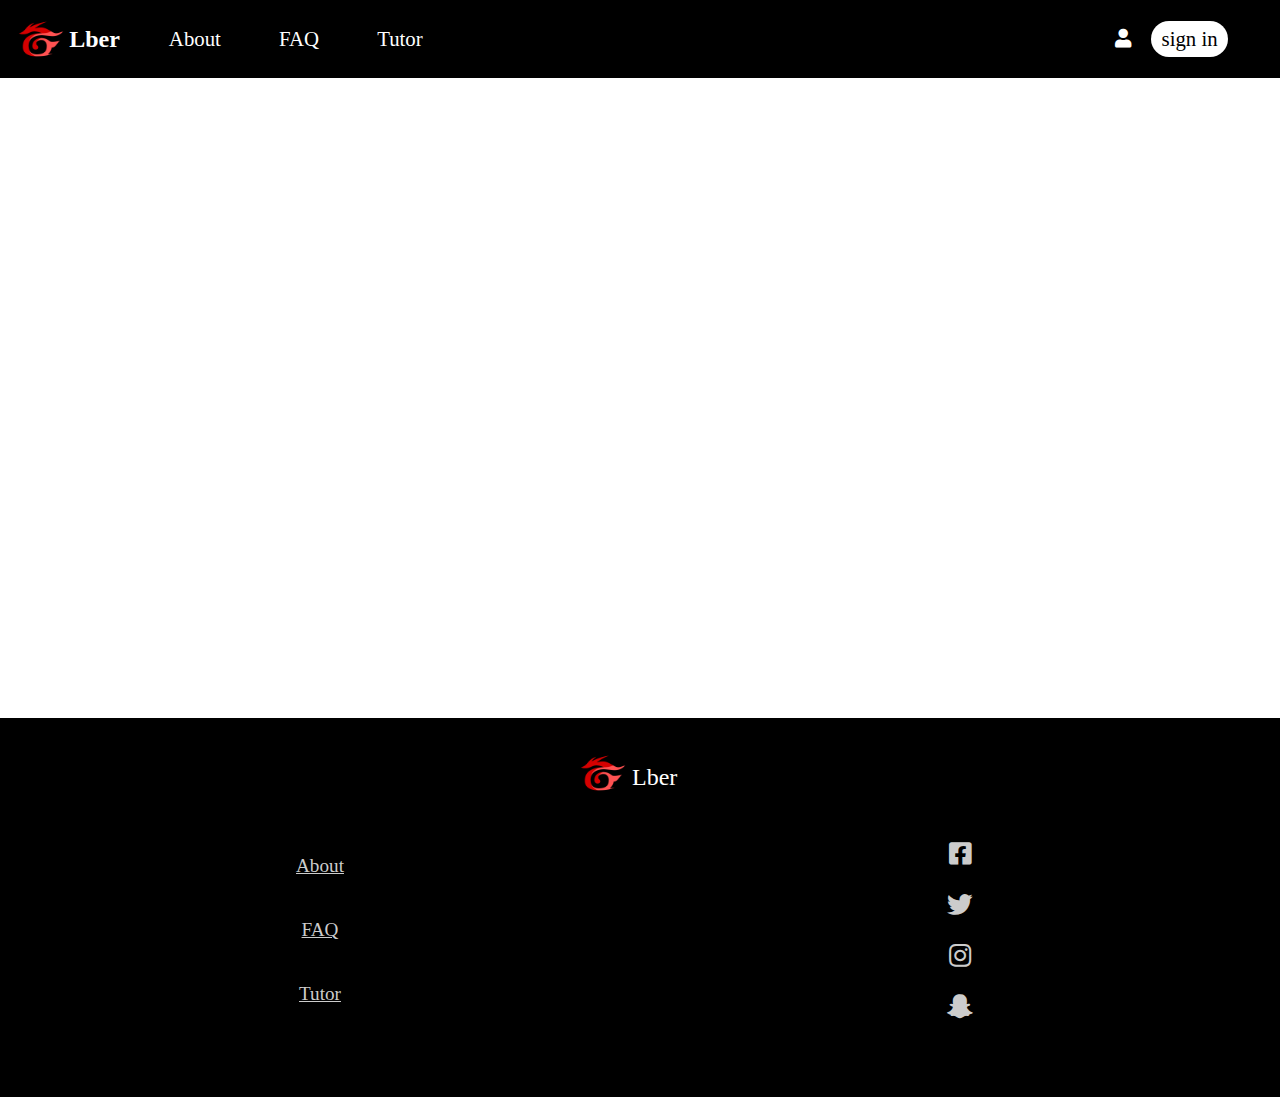
==== html/about.html @ 0275af6f "finish nav and footer" ====
<!DOCTYPE html>
<html lang="en">
<head>
	<meta charset="UTF-8">
	<meta name="viewport" content="width=device-width, initial-scale=1, maximum-scale=1">
	<meta http-equiv="Content-Type" content="text/html; charset=utf-8" />
	<base href="../" />

	<title>Lber about</title>
	<link rel="icon" href="image/logo.png" type="image/x-icon"/> 
	<link rel="stylesheet" type="text/css" href="css/gobal.css">
	<link href="css/all.css" rel="stylesheet">
</head>
<body>

	<div class = "wrap">
		<nav>
			<div>
				<div class = "logo">
					<a href="index.html"><img src="image/logo.png"></a>
					<a href="index.html">Lber</a>
				</div>

				<ul class = "navList">
					<li><a href="html/about.html">About</a></li>
					<li><a href="html/faq.html">FAQ</a></li>
					<li><a href="html/tutor.html">Tutor</a></li>
				</ul>


				<ul class = "controlOption">
					<li><a href="html/login.html"><i class="fas fa-user"></i></a></li>
					<li><a href="html/signin.html">sign in</a></li>
					<li class = "navListIcon"> <i class="fas fa-bars"></i> </li>
				</ul>
			</div>
		</nav>

		<!-- --------------------------------------------------------------------------------- -->

		<main>
			
		</main>


		<!-- ----------------------------------------------------------------------------- -->


		<footer>

			<div class = "logo">
				<a href="index.html"><img src="image/logo.png"></a>
				<a href="index.html">Lber</a>
			</div>

			<ul class = "followIcon">
				<li><a href="#"><i class="fab fa-facebook-square"></i><span>Facebook</span></a></li>
				<li><a href="#"><i class="fab fa-twitter"></i><span>Twitter</span></a></li>
				<li><a href="#"><i class="fab fa-instagram"></i><span>Instagram</span></a></li>
				<li><a href="#"><i class="fab fa-snapchat-ghost"></i><span>Snapchat</span></a></li>
			</ul>

			<ul class = "footerNavList">
				<li><a href="html/about.html">About</a></li>
				<li><a href="html/faq.html">FAQ</a></li>
				<li><a href="html/tutor.html">Tutor</a></li>
			</ul>
			
		</footer>
	</div>
	

</body>
</html>
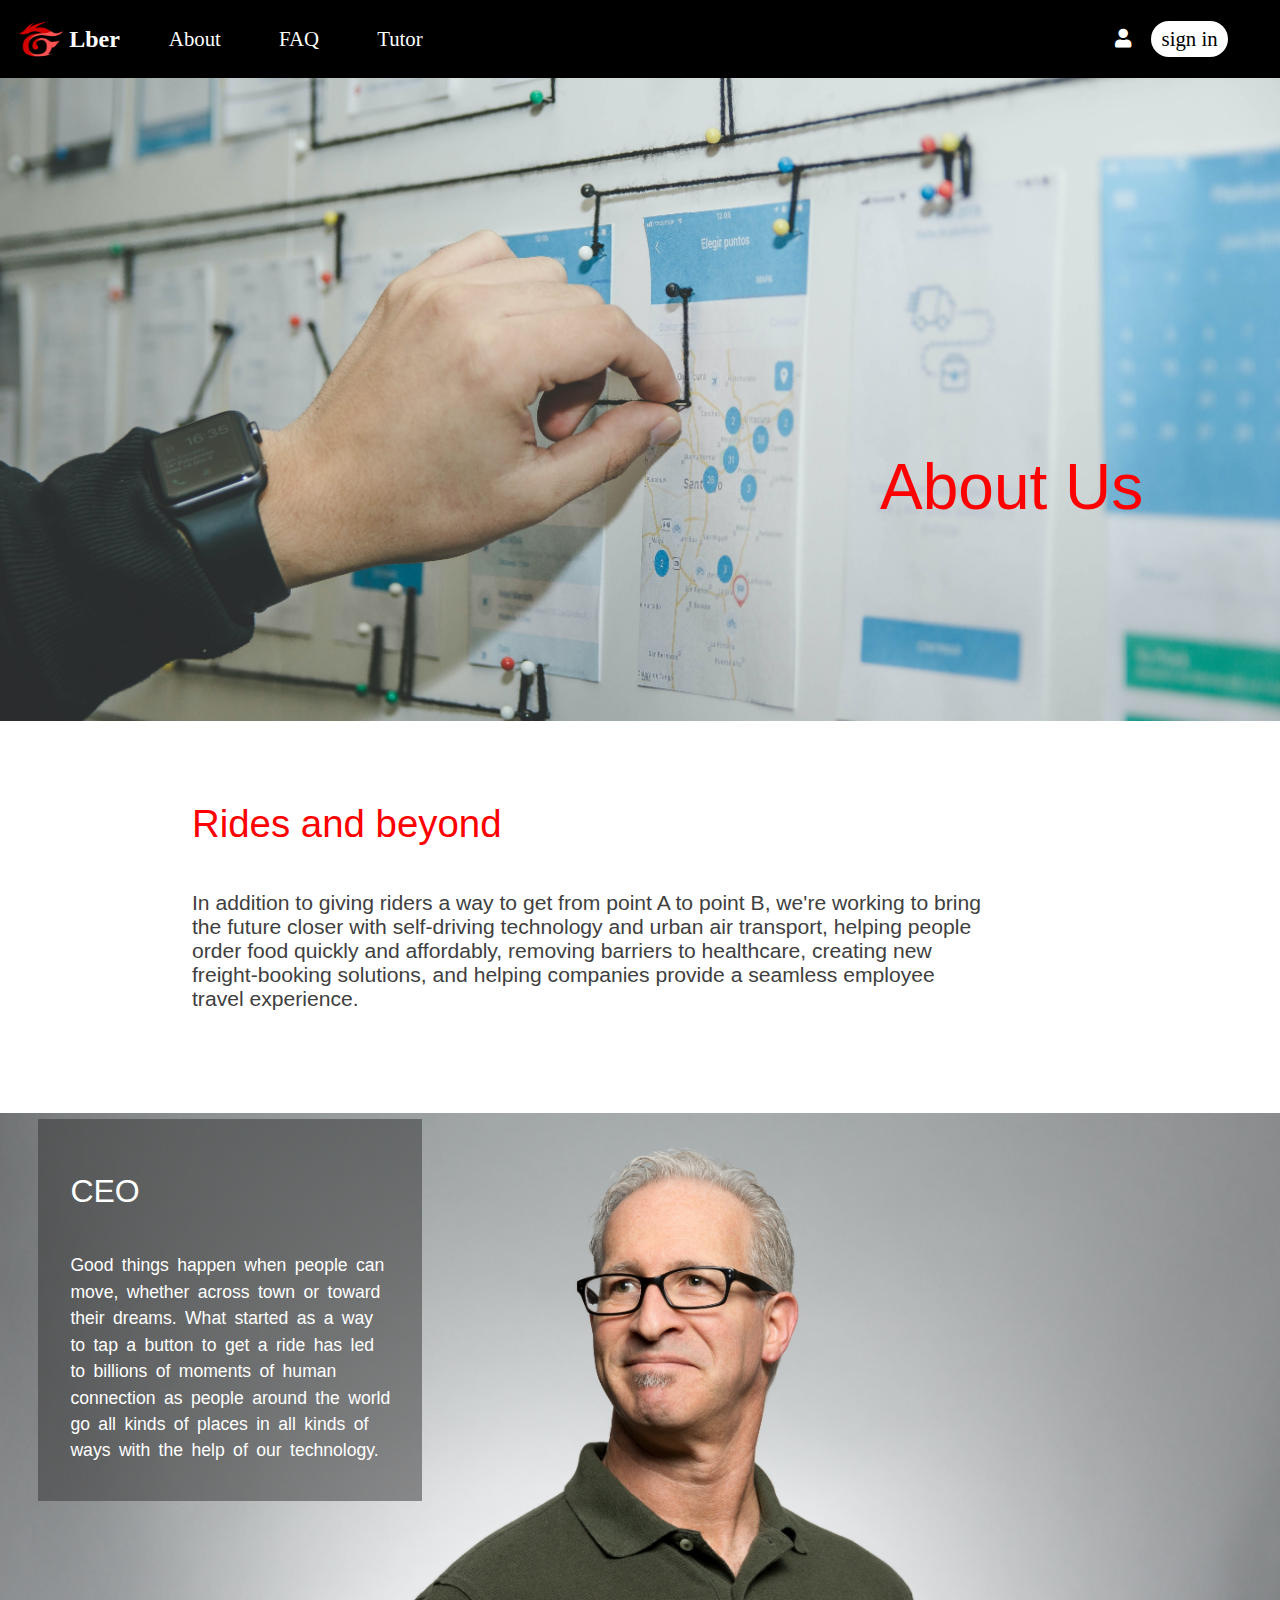
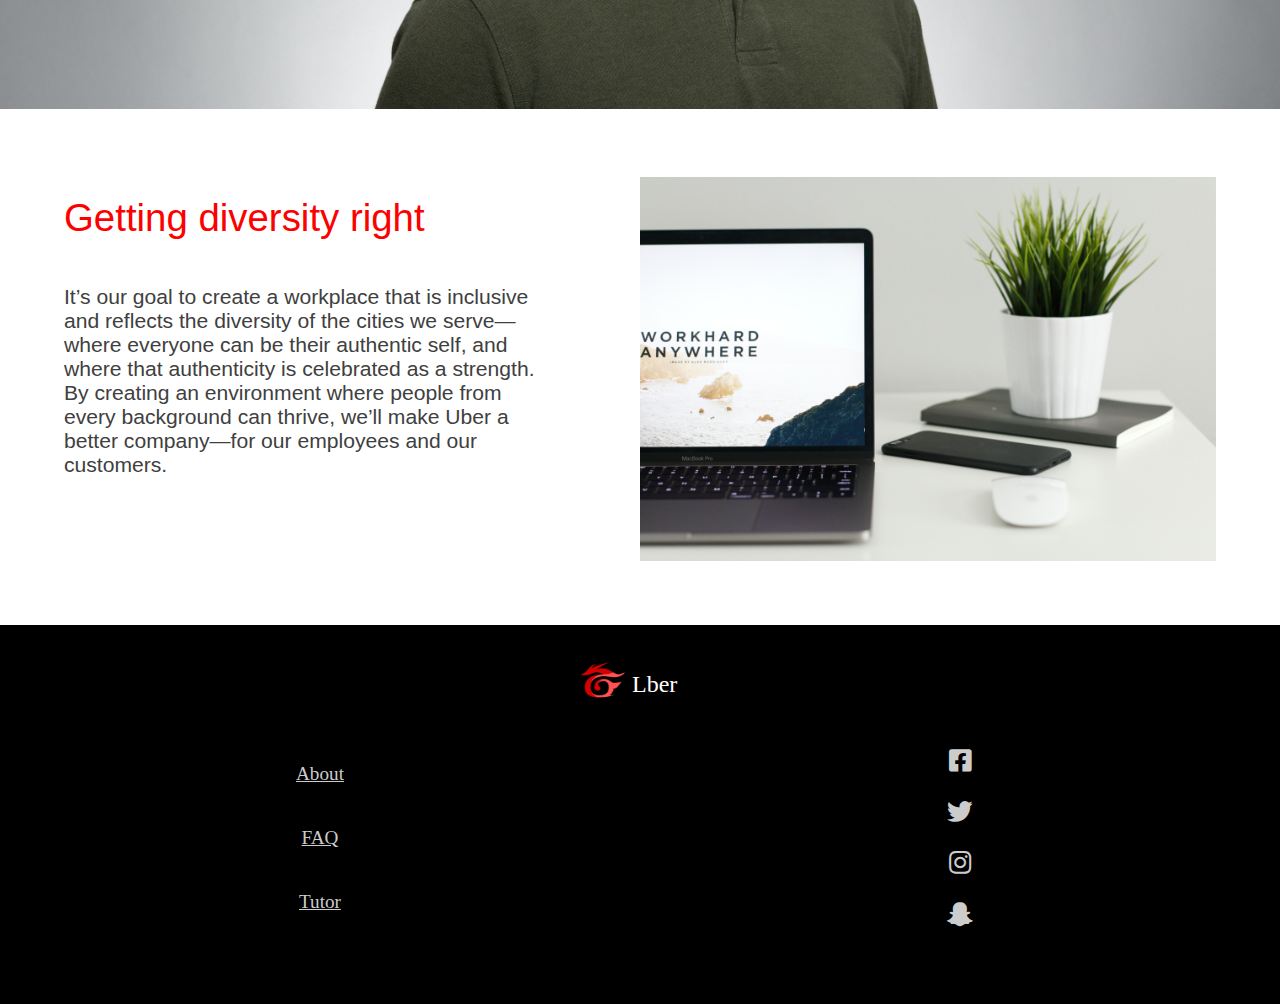
==== commit 2abbccb5: "finish faq" ====
--- a/html/about.html
+++ b/html/about.html
@@ -2,36 +2,43 @@
 <html lang="en">
 <head>
 	<meta charset="UTF-8">
-	<meta name="viewport" content="width=device-width, initial-scale=1, maximum-scale=1">
+	<meta name="viewport" content="width=device-width, initial-scale=1, maximum-scale=1, user-scalable=no">
 	<meta http-equiv="Content-Type" content="text/html; charset=utf-8" />
 	<base href="../" />
-
+	
 	<title>Lber about</title>
 	<link rel="icon" href="image/logo.png" type="image/x-icon"/> 
 	<link rel="stylesheet" type="text/css" href="css/gobal.css">
 	<link href="css/all.css" rel="stylesheet">
+	<link rel="stylesheet" type="text/css" href="css/aboutStyle.css">
+
+	<script type="text/javascript" src = "js/jQuery.min.js"></script>
+	<script type="text/javascript" src = "js/phoneNavList.js"></script>
 </head>
 <body>
 
 	<div class = "wrap">
 		<nav>
 			<div>
-				<div class = "logo">
+				<div class = "logo" aria-label = "click to go to main page">
 					<a href="index.html"><img src="image/logo.png"></a>
 					<a href="index.html">Lber</a>
 				</div>
-
-				<ul class = "navList">
-					<li><a href="html/about.html">About</a></li>
-					<li><a href="html/faq.html">FAQ</a></li>
-					<li><a href="html/tutor.html">Tutor</a></li>
+				
+				
+				<ul class = "navList" role = "menu">
+					<li><a href="html/about.html" role="menuitem">About</a></li>
+					<li><a href="html/faq.html" role="menuitem">FAQ</a></li>
+					<li><a href="html/tutor.html" role="menuitem">Tutor</a></li>
 				</ul>
+				
+				
 
 
 				<ul class = "controlOption">
-					<li><a href="html/login.html"><i class="fas fa-user"></i></a></li>
+					<li aria-label = "log in"><a href="html/login.html"><i class="fas fa-user"></i></a></li>
 					<li><a href="html/signin.html">sign in</a></li>
-					<li class = "navListIcon"> <i class="fas fa-bars"></i> </li>
+					<li class = "navListIcon" aria-label = "click to open menu page"> <i class="fas fa-bars"></i> </li>
 				</ul>
 			</div>
 		</nav>
@@ -39,7 +46,45 @@
 		<!-- --------------------------------------------------------------------------------- -->
 
 		<main>
-			
+			<div class = mainWrap>
+				
+				<section class = "descriptionSection">
+					<img class = "phoneViewImage" src="image/furtherPlan.jpg" alt = "a picture that shouw more plan">
+
+					<div class = "description">
+						<h2>About Us</h2>
+					</div>
+				</section>
+
+				<section class = "descriptionSection">
+					<div class = "description">
+						<h2>Rides and beyond</h2>
+						<p>In addition to giving riders a way to get from point A to point B, we're working to bring the future closer with self-driving technology and urban air transport, helping people order food quickly and affordably, removing barriers to healthcare, creating new freight-booking solutions, and helping companies provide a seamless employee travel experience.</p>
+					</div>
+				</section>
+
+				<section class = "descriptionSection">
+					<img class = "phoneViewImage" src="image/CEOhope.jpg" alt = "picture of a person">
+
+					<div class = "description">
+						<h2>CEO</h2>
+						<p>
+							Good things happen when people can move, whether across town or toward their dreams.  What started as a way to tap a button to get a ride has led to billions of moments of human connection as people around the world go all kinds of places in all kinds of ways with the help of our technology.
+						</p>
+					</div>
+				</section>
+				
+				<section class = "descriptionSection">
+					<img class = "phoneViewImage" src="image/workHard.jpg" alt = "picture of a person">
+
+					<div class = "description">
+						<h2>Getting diversity right</h2>
+						<p>
+							It’s our goal to create a workplace that is inclusive and reflects the diversity of the cities we serve—where everyone can be their authentic self, and where that authenticity is celebrated as a strength. By creating an environment where people from every background can thrive, we’ll make Uber a better company—for our employees and our customers.
+						</p>
+					</div>
+				</section>
+			</div>
 		</main>
 
 
@@ -48,19 +93,19 @@
 
 		<footer>
 
-			<div class = "logo">
+			<div class = "logo" aria-label = "this is a logo">
 				<a href="index.html"><img src="image/logo.png"></a>
 				<a href="index.html">Lber</a>
 			</div>
 
-			<ul class = "followIcon">
+			<ul class = "followIcon" role = "contact list">
 				<li><a href="#"><i class="fab fa-facebook-square"></i><span>Facebook</span></a></li>
 				<li><a href="#"><i class="fab fa-twitter"></i><span>Twitter</span></a></li>
 				<li><a href="#"><i class="fab fa-instagram"></i><span>Instagram</span></a></li>
 				<li><a href="#"><i class="fab fa-snapchat-ghost"></i><span>Snapchat</span></a></li>
 			</ul>
 
-			<ul class = "footerNavList">
+			<ul class = "footerNavList" role = "menu">
 				<li><a href="html/about.html">About</a></li>
 				<li><a href="html/faq.html">FAQ</a></li>
 				<li><a href="html/tutor.html">Tutor</a></li>
@@ -69,6 +114,6 @@
 		</footer>
 	</div>
 	
-
+	<script type="text/javascript" src = "js/dependWindowSize.js"></script>
 </body>
 </html>